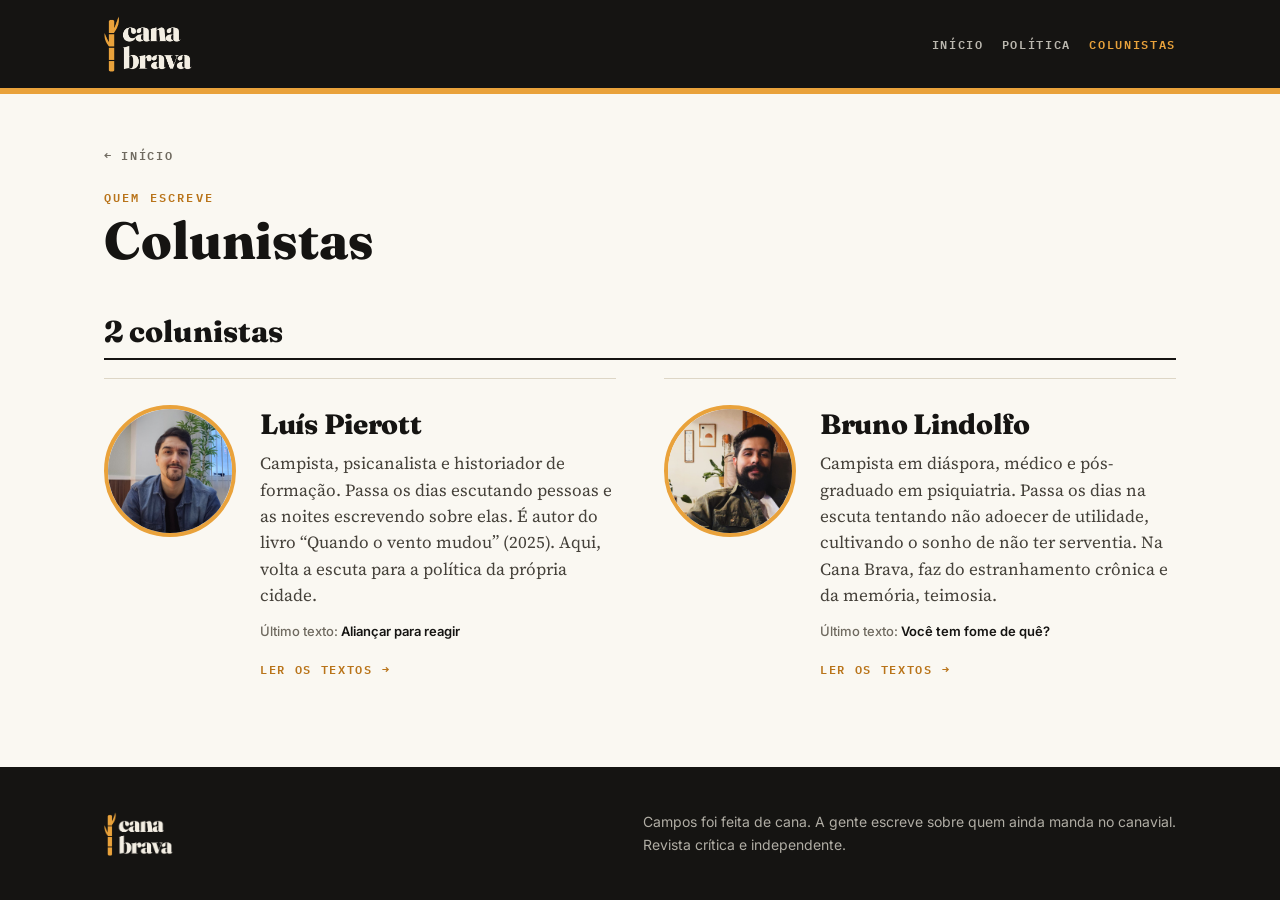
==== colunistas/index.html @ 9e5b2d7b "Colunistas: Luís Pierott, Bruno Lindolfo" ====
<!DOCTYPE html>
<html lang="pt-BR">
<head>
<meta charset="utf-8">
<meta name="viewport" content="width=device-width, initial-scale=1">
<title>Colunistas — Cana Brava</title>
<meta name="description" content="Quem escreve na Cana Brava: os colunistas da revista de Campos dos Goytacazes.">
<link rel="canonical" href="https://luispierott1.github.io/revista-cana-brava/colunistas/">
<meta property="og:type" content="website">
<meta property="og:site_name" content="Cana Brava">
<meta property="og:title" content="Colunistas — Cana Brava">
<meta property="og:description" content="Quem escreve na Cana Brava: os colunistas da revista de Campos dos Goytacazes.">
<meta property="og:url" content="https://luispierott1.github.io/revista-cana-brava/colunistas/">
<meta property="og:image" content="https://luispierott1.github.io/revista-cana-brava/assets/og.png">
<link rel="icon" href="../assets/favicon.png">
<link rel="apple-touch-icon" href="../assets/icon-180.png">
<link rel="preconnect" href="https://fonts.googleapis.com">
<link href="https://fonts.googleapis.com/css2?family=Fraunces:ital,opsz,wght@0,9..144,400..900;1,9..144,400..900&family=Source+Serif+4:ital,opsz,wght@0,8..60,400..700;1,8..60,400..700&family=IBM+Plex+Mono:wght@500;600&family=Inter:wght@400;500;600&display=swap" rel="stylesheet">
<link rel="stylesheet" href="../assets/style.css">
<style>
.col-grade{display:grid;grid-template-columns:repeat(2,1fr);gap:44px 48px;margin-top:8px}
.colunista{display:grid;grid-template-columns:132px 1fr;gap:24px;align-items:start;border-top:1px solid var(--linha);padding-top:26px}
.colunista .foto{width:132px;height:132px;border-radius:50%;object-fit:cover;background:var(--tinta);border:4px solid var(--cana)}
.colunista .foto.vazia{display:flex;align-items:center;justify-content:center;color:var(--cana);font:800 46px var(--serif-tit)}
.colunista h2{font:800 28px/1.1 var(--serif-tit);letter-spacing:-.01em;margin:4px 0 10px}
.colunista h2 a{text-decoration:none}.colunista h2 a:hover{color:var(--cana-esc)}
.colunista .desc{font-size:17px;line-height:1.55;color:#45413a;margin:0 0 14px;white-space:pre-line}
.colunista .ult{font:500 13px/1.5 var(--sans);color:var(--mute);margin:0 0 10px}
.colunista .ult a{color:var(--tinta);font-weight:600;text-decoration:none}.colunista .ult a:hover{color:var(--cana-esc)}
.colunista .ver{font:600 12px var(--mono);letter-spacing:.14em;text-transform:uppercase;color:var(--cana-esc);text-decoration:none}
@media(max-width:860px){.col-grade{grid-template-columns:1fr}}
@media(max-width:480px){.colunista{grid-template-columns:92px 1fr;gap:16px}.colunista .foto{width:92px;height:92px}.colunista h2{font-size:24px}}
</style>
</head>
<body>
<header class="topo"><div class="wrap">
  <a class="marca" href="../"><img src="../assets/logo-light.png" alt="Cana Brava"></a>
  <nav id="nav"><a href="../">Início</a><a href="./" class="on">Colunistas</a></nav>
</div></header>
<main class="wrap">
  <div class="filtro-tit"><a class="voltar" href="../">← Início</a><div class="rotulo" style="margin-top:22px">Quem escreve</div><h1>Colunistas</h1></div>
  <div class="secao-tit"><h2>2 colunistas</h2></div>
  <div class="col-grade">
  <article class="colunista" data-autor="luis-pierott">
    <img class="foto" src="luis-pierott-mwiom9je.jpg" alt="Luís Pierott" loading="lazy">
    <div>
      <h2><a href="../?autor=luis-pierott">Luís Pierott</a></h2>
      <p class="desc">Campista, psicanalista e historiador de formação. Passa os dias escutando pessoas e as noites escrevendo sobre elas. É autor do livro “Quando o vento mudou” (2025). Aqui, volta a escuta para a política da própria cidade.</p>
      <p class="ult"></p>
      <a class="ver" href="../?autor=luis-pierott">Ler os textos →</a>
    </div>
  </article>
  <article class="colunista" data-autor="bruno-lindolfo">
    <img class="foto" src="bruno-lindolfo-mwiom9je.jpg" alt="Bruno Lindolfo" loading="lazy">
    <div>
      <h2><a href="../?autor=bruno-lindolfo">Bruno Lindolfo</a></h2>
      <p class="desc">Campista em diáspora, médico e pós-graduado em psiquiatria. Passa os dias na escuta tentando não adoecer de utilidade, cultivando o sonho de não ter serventia. Na Cana Brava, faz do estranhamento crônica e da memória, teimosia.</p>
      <p class="ult"></p>
      <a class="ver" href="../?autor=bruno-lindolfo">Ler os textos →</a>
    </div>
  </article>
  </div>
</main>
<footer class="rodape"><div class="wrap">
  <img src="../assets/logo-light.png" alt="Cana Brava">
  <div>Campos foi feita de cana. A gente escreve sobre quem ainda manda no canavial.<br>Revista crítica e independente.</div>
</div></footer>
<script>
(function(){
var esc=function(s){return String(s==null?'':s).replace(/[&<>"']/g,function(c){return{'&':'&amp;','<':'&lt;','>':'&gt;','"':'&quot;',"'":'&#39;'}[c]})};
fetch('../data/artigos.json',{cache:'no-cache'}).then(function(r){return r.json()}).then(function(l){
  l.sort(function(a,b){return (b.data+b.publicadoEm).localeCompare(a.data+a.publicadoEm)});
  var vistos={},eds=[];l.forEach(function(x){if(x.editoriaSlug&&!vistos[x.editoriaSlug]){vistos[x.editoriaSlug]=1;eds.push(x)}});
  document.getElementById('nav').innerHTML='<a href="../">Início</a>'+eds.slice(0,6).map(function(x){return '<a href="../?editoria='+encodeURIComponent(x.editoriaSlug)+'">'+esc(x.editoria)+'</a>'}).join('')+'<a href="./" class="on">Colunistas</a>';
  [].forEach.call(document.querySelectorAll('.colunista'),function(el){
    var m=l.filter(function(x){return x.autorSlug===el.getAttribute('data-autor')});
    if(!m.length)return;
    el.querySelector('.ult').innerHTML='Último texto: <a href="../artigos/'+encodeURIComponent(m[0].slug)+'/">'+esc(m[0].titulo)+'</a>'+(m.length>1?' · '+m.length+' textos':'');
  });
}).catch(function(){});
})();
</script>
</body>
</html>
---- assets/style.css ----
:root{
  --tinta:#151412;--tinta-2:#26241f;--creme:#F2EEE3;--papel:#FAF8F2;--cana:#E9A23B;--cana-esc:#B9741A;
  --mute:#6f6a60;--linha:#ddd6c6;
  --serif-tit:"Fraunces",Georgia,serif;--serif:"Source Serif 4",Georgia,serif;--mono:"IBM Plex Mono",ui-monospace,monospace;--sans:"Inter",system-ui,sans-serif;
}
*{box-sizing:border-box}
html{-webkit-text-size-adjust:100%}
body{margin:0;background:var(--papel);color:var(--tinta);font-family:var(--serif);font-size:19px;line-height:1.6}
body{display:flex;flex-direction:column;min-height:100vh;min-height:100dvh}
body>main{flex:1 0 auto;width:100%}
body>.rodape{flex-shrink:0}
a{color:inherit}
img{max-width:100%;height:auto;display:block}

/* topo */
.topo{background:var(--tinta);color:var(--creme);border-bottom:6px solid var(--cana)}
.topo .wrap{display:flex;align-items:center;justify-content:space-between;gap:16px;padding-top:16px;padding-bottom:16px}
.topo .marca img{height:56px;width:auto}
.topo nav{display:flex;gap:18px;flex-wrap:wrap;justify-content:flex-end;font:600 12px/1 var(--mono);letter-spacing:.14em;text-transform:uppercase}
.topo nav a{text-decoration:none;color:rgba(242,238,227,.75)}
.topo nav a:hover,.topo nav a.on{color:var(--cana)}
.wrap{max-width:1120px;margin:0 auto;padding-left:24px;padding-right:24px}
.estreito{max-width:720px}

/* rótulos */
.rotulo{font:600 12px/1.2 var(--mono);letter-spacing:.18em;text-transform:uppercase;color:var(--cana-esc)}
.rotulo a{text-decoration:none}
.meta{font:500 13px/1.5 var(--sans);color:var(--mute)}
.meta b{color:var(--tinta);font-weight:600}

/* capa */
.secao-tit{display:flex;align-items:baseline;gap:14px;margin:48px 0 18px;padding-bottom:10px;border-bottom:2px solid var(--tinta)}
.secao-tit h2{font:800 30px/1.1 var(--serif-tit);margin:0}
.secao-tit .rotulo{color:var(--mute)}
.destaque{display:grid;grid-template-columns:1.2fr 1fr;gap:40px;margin-top:44px;align-items:center;text-decoration:none}
.destaque .img{aspect-ratio:4/3;background:var(--tinta) center/cover no-repeat;border-radius:2px}
.destaque.sem-img{grid-template-columns:1fr}
.destaque h1{font:800 clamp(34px,5vw,58px)/1.02 var(--serif-tit);letter-spacing:-.02em;margin:14px 0 14px}
.destaque p{font-size:21px;color:#45413a;margin:0 0 16px}
.destaque:hover h1{color:var(--cana-esc)}
.grade{display:grid;grid-template-columns:repeat(3,1fr);gap:34px 30px}
.card{text-decoration:none;display:flex;flex-direction:column;gap:8px;border-top:1px solid var(--linha);padding-top:18px}
.card .img{aspect-ratio:3/2;background:var(--tinta) center/cover no-repeat;margin-bottom:6px}
.card h3{font:700 24px/1.15 var(--serif-tit);margin:2px 0;letter-spacing:-.01em}
.card p{font-size:17px;line-height:1.5;color:#4d483f;margin:0}
.card:hover h3{color:var(--cana-esc)}
.vazio{padding:80px 0;text-align:center;color:var(--mute);font-style:italic}
.filtro-tit{margin:44px 0 6px}
.filtro-tit h1{font:800 clamp(34px,5vw,52px)/1.05 var(--serif-tit);margin:8px 0 0}
.filtro-tit a.voltar{font:600 12px var(--mono);letter-spacing:.14em;text-transform:uppercase;text-decoration:none;color:var(--mute)}

/* artigo */
.art-cab{padding-top:56px;padding-bottom:8px}
.art-cab h1{font:800 clamp(36px,6vw,64px)/1.03 var(--serif-tit);letter-spacing:-.025em;margin:16px 0 18px}
.art-cab .fina{font-size:23px;line-height:1.45;color:#45413a;margin:0 0 26px}
.byline{display:flex;flex-wrap:wrap;align-items:baseline;gap:6px 14px;padding:16px 0;border-top:1px solid var(--linha);border-bottom:1px solid var(--linha)}
.byline .autor{font:700 18px var(--serif-tit)}
.byline .autor a{text-decoration:none}
.byline .autor em{font-weight:400;color:var(--mute);margin-right:4px}
.art-capa{margin:34px auto 0;max-width:1000px}
.art-capa figcaption,.corpo figcaption{font:400 13px/1.5 var(--sans);color:var(--mute);margin-top:8px}
.corpo{padding-top:34px;padding-bottom:20px}
.corpo>*{margin:0 0 1.15em}
.corpo p,.corpo li{text-align:justify;hyphens:auto;-webkit-hyphens:auto}
.corpo p:first-of-type::first-letter{font:800 4.1em/0.82 var(--serif-tit);float:left;margin:.06em .1em 0 0;color:var(--cana-esc)}
.corpo h2{font:800 30px/1.15 var(--serif-tit);margin:1.7em 0 .6em;letter-spacing:-.01em}
.corpo h3{font:700 23px/1.2 var(--serif-tit);margin:1.5em 0 .5em}
.corpo blockquote{margin:1.6em 0;padding:4px 0 4px 24px;border-left:5px solid var(--cana);font:italic 500 25px/1.4 var(--serif-tit);color:var(--tinta-2)}
.corpo blockquote p{margin:0}
.corpo a{color:var(--cana-esc);text-decoration-thickness:1px;text-underline-offset:3px}
.corpo ul,.corpo ol{padding-left:1.3em}
.corpo li{margin-bottom:.4em}
.corpo figure{margin:2em 0}
.corpo hr{border:0;text-align:center;margin:2.2em 0}
.corpo hr::after{content:"• • •";color:var(--cana-esc);letter-spacing:.6em}
.fim{display:inline-block;width:14px;height:14px;background:var(--cana);margin-left:6px;vertical-align:baseline}
.compartilhar{display:flex;gap:10px;flex-wrap:wrap;padding:22px 0 10px;border-top:1px solid var(--linha);margin-top:20px}
.btn{display:inline-flex;align-items:center;gap:8px;font:600 13px var(--sans);padding:10px 16px;border-radius:999px;border:1px solid var(--tinta);background:none;color:var(--tinta);text-decoration:none;cursor:pointer}
.btn:hover{background:var(--tinta);color:var(--creme)}
.mais{margin-bottom:60px}

/* rodapé */
.rodape{background:var(--tinta);color:rgba(242,238,227,.7);margin-top:80px;padding:44px 0;font:400 14px/1.6 var(--sans)}
.rodape .wrap{display:flex;justify-content:space-between;gap:20px;flex-wrap:wrap;align-items:center}
.rodape img{height:44px;width:auto}
.rodape a{color:var(--cana)}

@media(max-width:860px){
  .destaque{grid-template-columns:1fr;gap:20px;margin-top:28px}
  .grade{grid-template-columns:1fr 1fr}
}
@media(max-width:560px){
  body{font-size:18px}
  .topo .wrap{flex-direction:column;align-items:flex-start;gap:12px}
  .topo .marca img{height:46px}
  .topo nav{justify-content:flex-start;gap:14px}
  .grade{grid-template-columns:1fr}
  .art-cab{padding-top:34px}
  .art-cab .fina{font-size:20px}
  .corpo blockquote{font-size:21px}
}
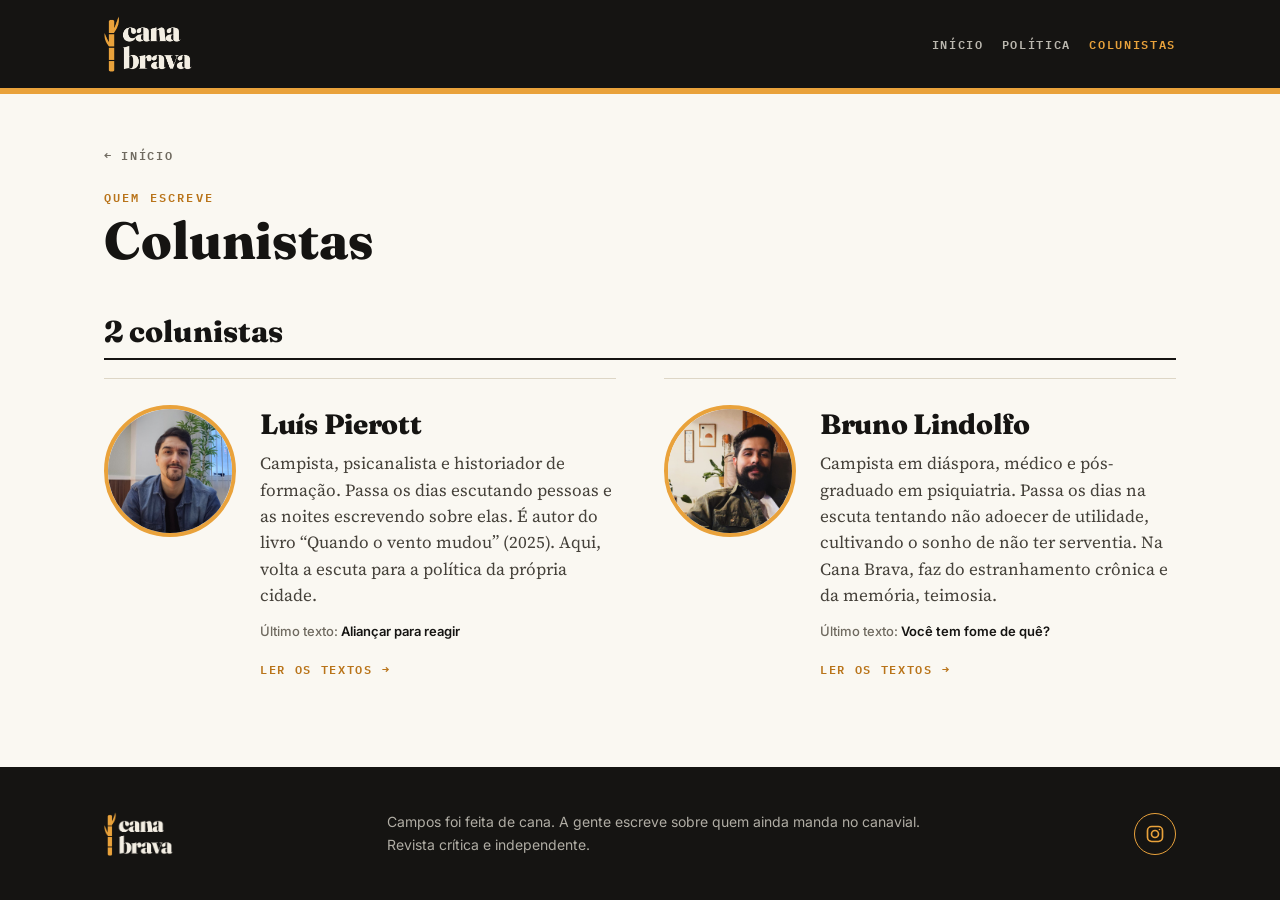
==== commit b4d32dfb: "Colunistas: Luís Pierott, Bruno Lindolfo" ====
--- a/colunistas/index.html
+++ b/colunistas/index.html
@@ -64,6 +64,7 @@
 <footer class="rodape"><div class="wrap">
   <img src="../assets/logo-light.png" alt="Cana Brava">
   <div>Campos foi feita de cana. A gente escreve sobre quem ainda manda no canavial.<br>Revista crítica e independente.</div>
+  <a class="rodape-ig" href="https://www.instagram.com/revistacanabrava/" target="_blank" rel="noopener" aria-label="Instagram da Cana Brava" title="@revistacanabrava no Instagram" style="display:inline-flex;align-items:center;justify-content:center;width:42px;height:42px;border:1.5px solid currentColor;border-radius:50%;color:var(--cana);flex:none"><svg viewBox="0 0 24 24" width="20" height="20" fill="none" stroke="currentColor" stroke-width="2" stroke-linecap="round" stroke-linejoin="round" aria-hidden="true"><rect x="3" y="3" width="18" height="18" rx="5"/><circle cx="12" cy="12" r="4.2"/><circle cx="17.4" cy="6.6" r="1" fill="currentColor" stroke="none"/></svg></a>
 </div></footer>
 <script>
 (function(){
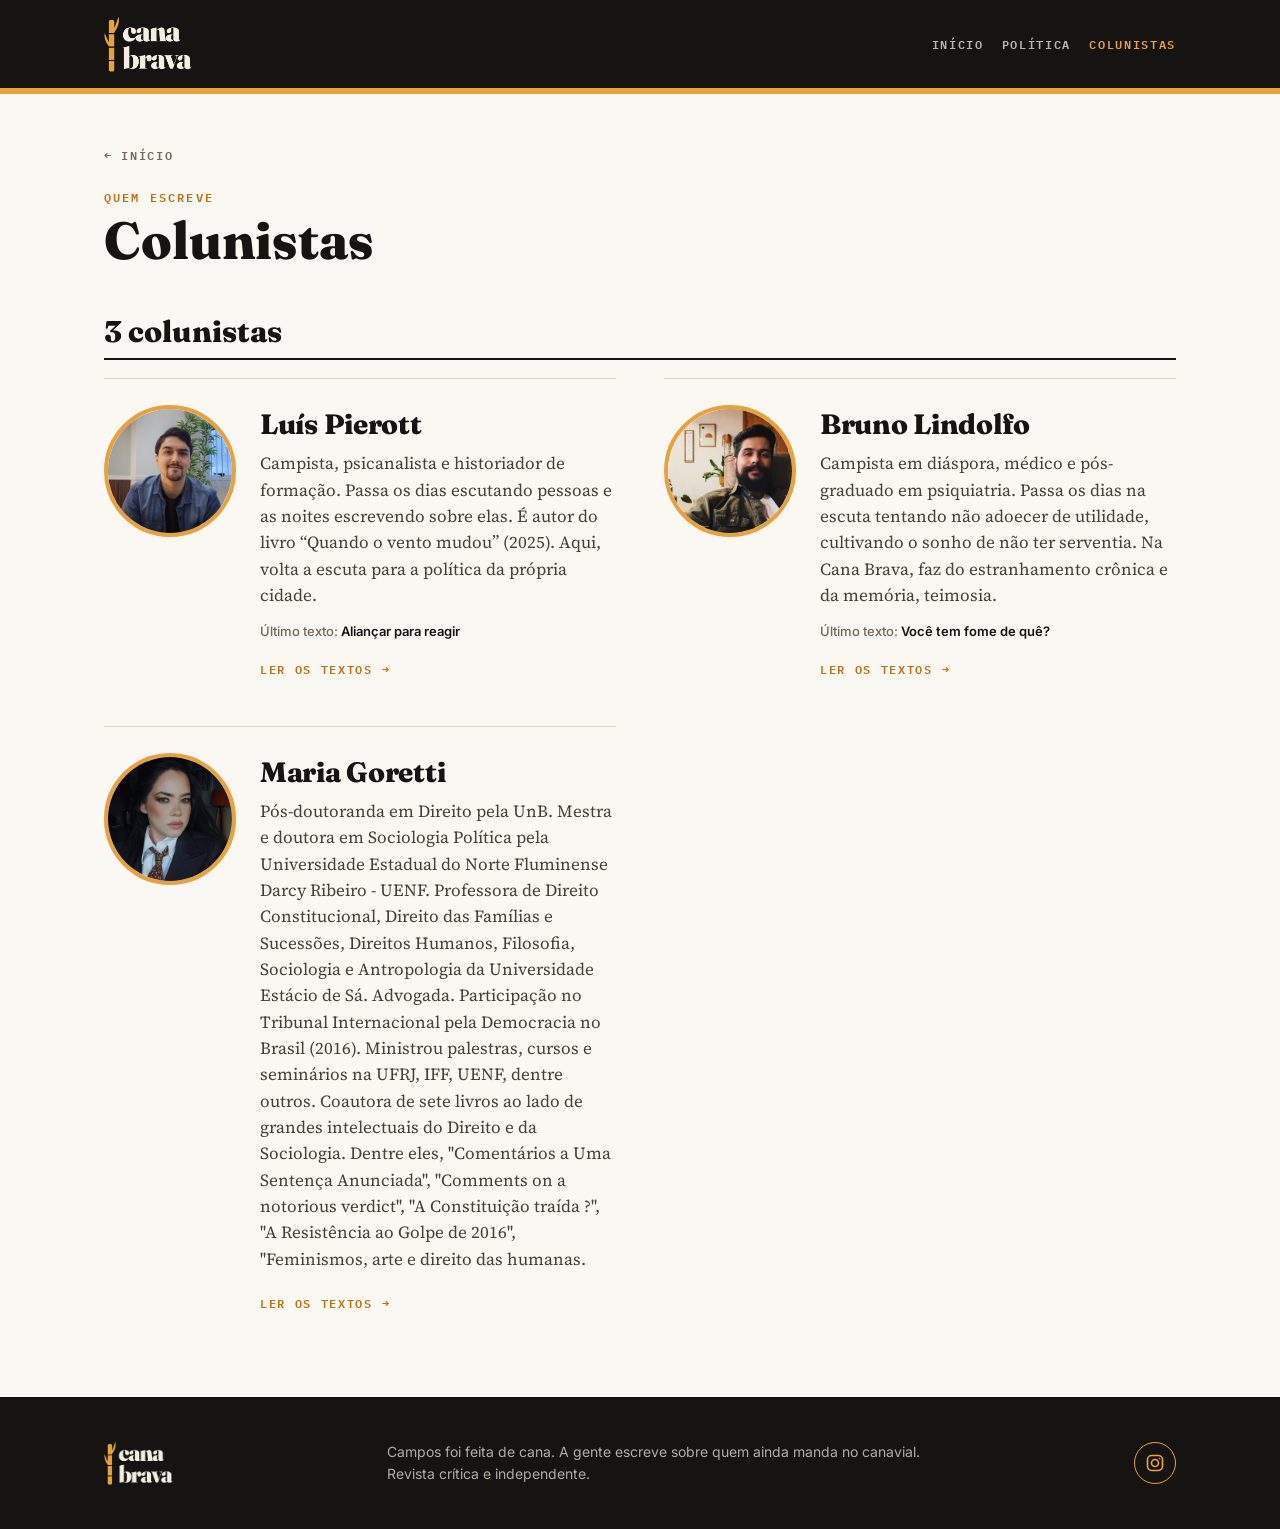
==== commit 965fe48b: "Colunistas: Luís Pierott, Bruno Lindolfo, Maria Goretti" ====
--- a/colunistas/index.html
+++ b/colunistas/index.html
@@ -3,15 +3,15 @@
 <head>
 <meta charset="utf-8">
 <meta name="viewport" content="width=device-width, initial-scale=1">
-<title>Colunistas — Cana Brava</title>
+<title>Colunistas — Cana Brava, revista de Campos dos Goytacazes</title>
 <meta name="description" content="Quem escreve na Cana Brava: os colunistas da revista de Campos dos Goytacazes.">
-<link rel="canonical" href="https://luispierott1.github.io/revista-cana-brava/colunistas/">
+<link rel="canonical" href="https://revistacanabrava.com.br/colunistas/">
 <meta property="og:type" content="website">
 <meta property="og:site_name" content="Cana Brava">
 <meta property="og:title" content="Colunistas — Cana Brava">
 <meta property="og:description" content="Quem escreve na Cana Brava: os colunistas da revista de Campos dos Goytacazes.">
-<meta property="og:url" content="https://luispierott1.github.io/revista-cana-brava/colunistas/">
-<meta property="og:image" content="https://luispierott1.github.io/revista-cana-brava/assets/og.png">
+<meta property="og:url" content="https://revistacanabrava.com.br/colunistas/">
+<meta property="og:image" content="https://revistacanabrava.com.br/assets/og.png">
 <link rel="icon" href="../assets/favicon.png">
 <link rel="apple-touch-icon" href="../assets/icon-180.png">
 <link rel="preconnect" href="https://fonts.googleapis.com">
@@ -31,6 +31,7 @@
 @media(max-width:860px){.col-grade{grid-template-columns:1fr}}
 @media(max-width:480px){.colunista{grid-template-columns:92px 1fr;gap:16px}.colunista .foto{width:92px;height:92px}.colunista h2{font-size:24px}}
 </style>
+<script data-goatcounter="https://revistacanabrava.goatcounter.com/count" async src="//gc.zgo.at/count.js"></script>
 </head>
 <body>
 <header class="topo"><div class="wrap">
@@ -39,7 +40,7 @@
 </div></header>
 <main class="wrap">
   <div class="filtro-tit"><a class="voltar" href="../">← Início</a><div class="rotulo" style="margin-top:22px">Quem escreve</div><h1>Colunistas</h1></div>
-  <div class="secao-tit"><h2>2 colunistas</h2></div>
+  <div class="secao-tit"><h2>3 colunistas</h2></div>
   <div class="col-grade">
   <article class="colunista" data-autor="luis-pierott">
     <img class="foto" src="luis-pierott-mwiom9je.jpg" alt="Luís Pierott" loading="lazy">
@@ -57,6 +58,15 @@
       <p class="desc">Campista em diáspora, médico e pós-graduado em psiquiatria. Passa os dias na escuta tentando não adoecer de utilidade, cultivando o sonho de não ter serventia. Na Cana Brava, faz do estranhamento crônica e da memória, teimosia.</p>
       <p class="ult"></p>
       <a class="ver" href="../?autor=bruno-lindolfo">Ler os textos →</a>
+    </div>
+  </article>
+  <article class="colunista" data-autor="maria-goretti">
+    <img class="foto" src="maria-goretti-mwjfzyls.jpg" alt="Maria Goretti" loading="lazy">
+    <div>
+      <h2><a href="../?autor=maria-goretti">Maria Goretti</a></h2>
+      <p class="desc">Pós-doutoranda em Direito pela UnB. Mestra e doutora em Sociologia Política pela Universidade Estadual do Norte Fluminense Darcy Ribeiro - UENF. Professora de Direito Constitucional, Direito das Famílias e Sucessões, Direitos Humanos, Filosofia, Sociologia e Antropologia da Universidade Estácio de Sá. Advogada. Participação no Tribunal Internacional pela Democracia no Brasil (2016). Ministrou palestras, cursos e seminários na UFRJ, IFF, UENF, dentre outros. Coautora de sete livros ao lado de grandes intelectuais do Direito e da Sociologia. Dentre eles, &#39;&#39;Comentários a Uma Sentença Anunciada&#39;&#39;, &#39;&#39;Comments on a notorious verdict&#39;&#39;, &#39;&#39;A Constituição traída ?&#39;&#39;, &#39;&#39;A Resistência ao Golpe de 2016&#39;&#39;, &#39;&#39;Feminismos, arte e direito das humanas.</p>
+      <p class="ult"></p>
+      <a class="ver" href="../?autor=maria-goretti">Ler os textos →</a>
     </div>
   </article>
   </div>
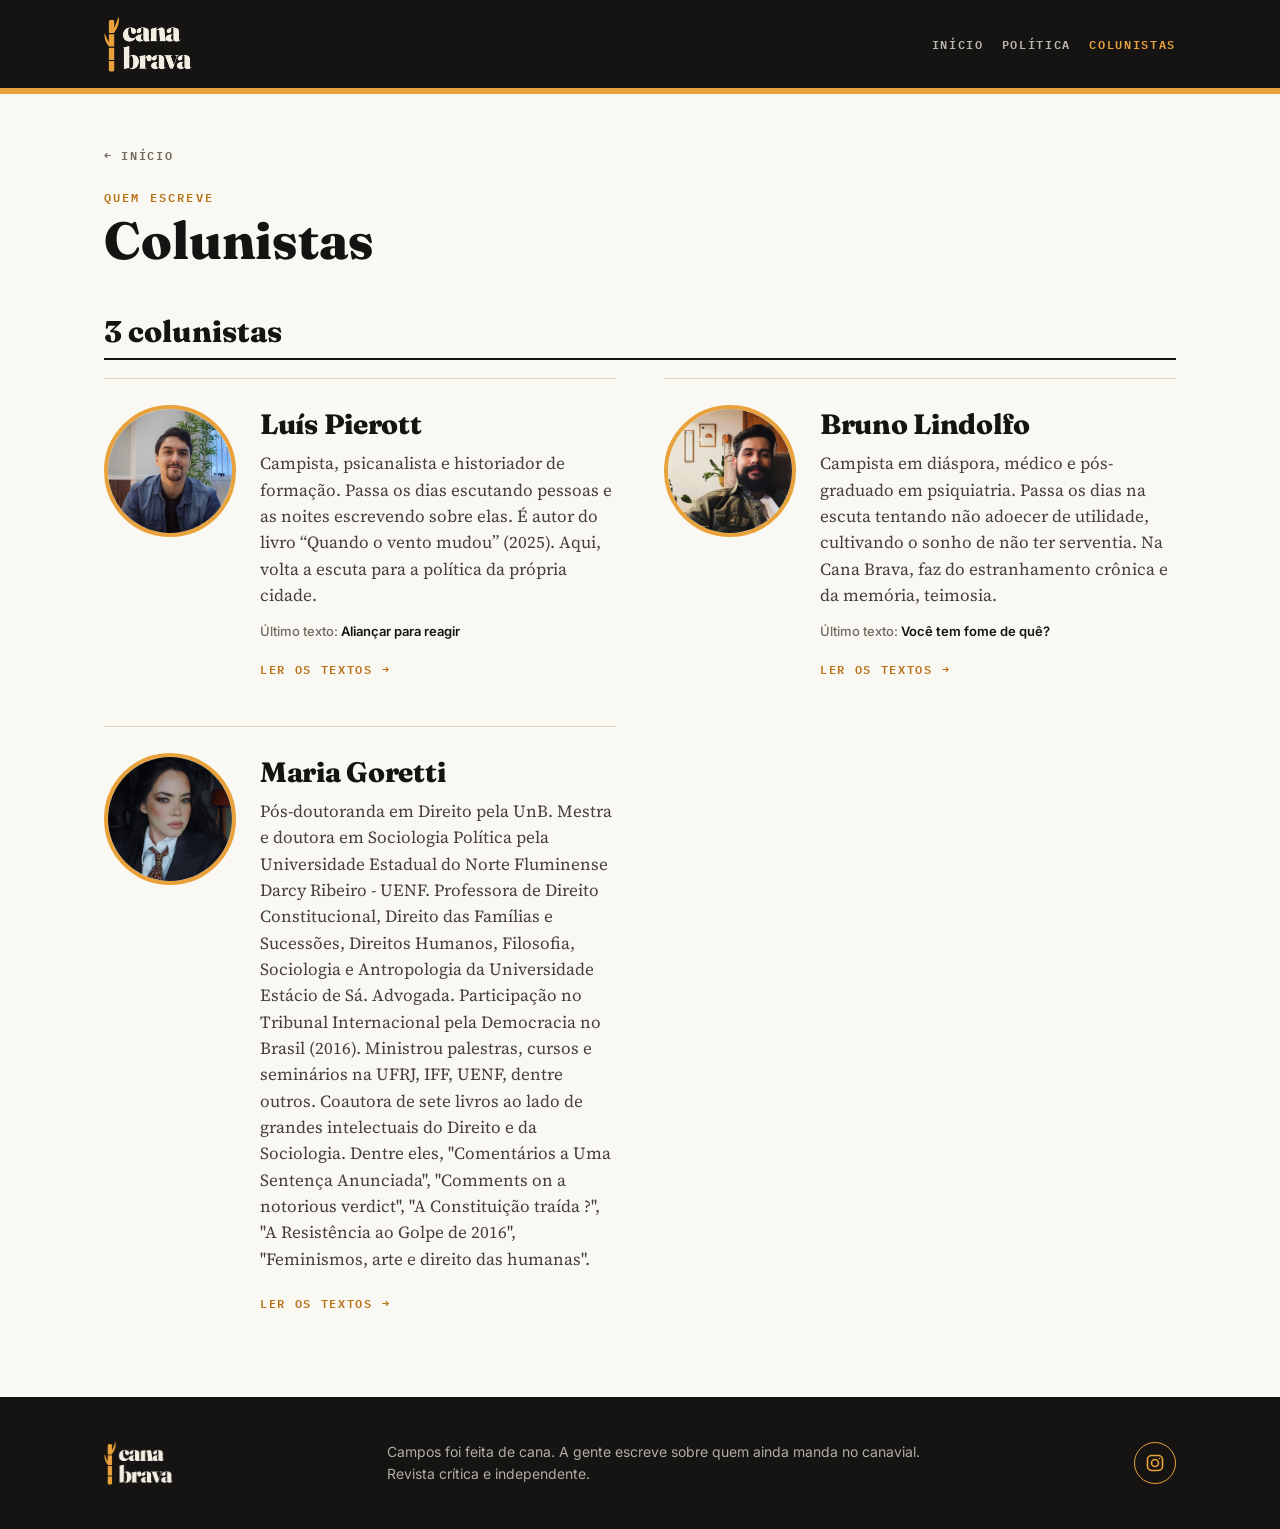
==== commit bc5f17e9: "Colunistas: Luís Pierott, Bruno Lindolfo, Maria Goretti" ====
--- a/colunistas/index.html
+++ b/colunistas/index.html
@@ -64,7 +64,7 @@
     <img class="foto" src="maria-goretti-mwjfzyls.jpg" alt="Maria Goretti" loading="lazy">
     <div>
       <h2><a href="../?autor=maria-goretti">Maria Goretti</a></h2>
-      <p class="desc">Pós-doutoranda em Direito pela UnB. Mestra e doutora em Sociologia Política pela Universidade Estadual do Norte Fluminense Darcy Ribeiro - UENF. Professora de Direito Constitucional, Direito das Famílias e Sucessões, Direitos Humanos, Filosofia, Sociologia e Antropologia da Universidade Estácio de Sá. Advogada. Participação no Tribunal Internacional pela Democracia no Brasil (2016). Ministrou palestras, cursos e seminários na UFRJ, IFF, UENF, dentre outros. Coautora de sete livros ao lado de grandes intelectuais do Direito e da Sociologia. Dentre eles, &#39;&#39;Comentários a Uma Sentença Anunciada&#39;&#39;, &#39;&#39;Comments on a notorious verdict&#39;&#39;, &#39;&#39;A Constituição traída ?&#39;&#39;, &#39;&#39;A Resistência ao Golpe de 2016&#39;&#39;, &#39;&#39;Feminismos, arte e direito das humanas.</p>
+      <p class="desc">Pós-doutoranda em Direito pela UnB. Mestra e doutora em Sociologia Política pela Universidade Estadual do Norte Fluminense Darcy Ribeiro - UENF. Professora de Direito Constitucional, Direito das Famílias e Sucessões, Direitos Humanos, Filosofia, Sociologia e Antropologia da Universidade Estácio de Sá. Advogada. Participação no Tribunal Internacional pela Democracia no Brasil (2016). Ministrou palestras, cursos e seminários na UFRJ, IFF, UENF, dentre outros. Coautora de sete livros ao lado de grandes intelectuais do Direito e da Sociologia. Dentre eles, &#39;&#39;Comentários a Uma Sentença Anunciada&#39;&#39;, &#39;&#39;Comments on a notorious verdict&#39;&#39;, &#39;&#39;A Constituição traída ?&#39;&#39;, &#39;&#39;A Resistência ao Golpe de 2016&#39;&#39;, &#39;&#39;Feminismos, arte e direito das humanas&quot;.</p>
       <p class="ult"></p>
       <a class="ver" href="../?autor=maria-goretti">Ler os textos →</a>
     </div>
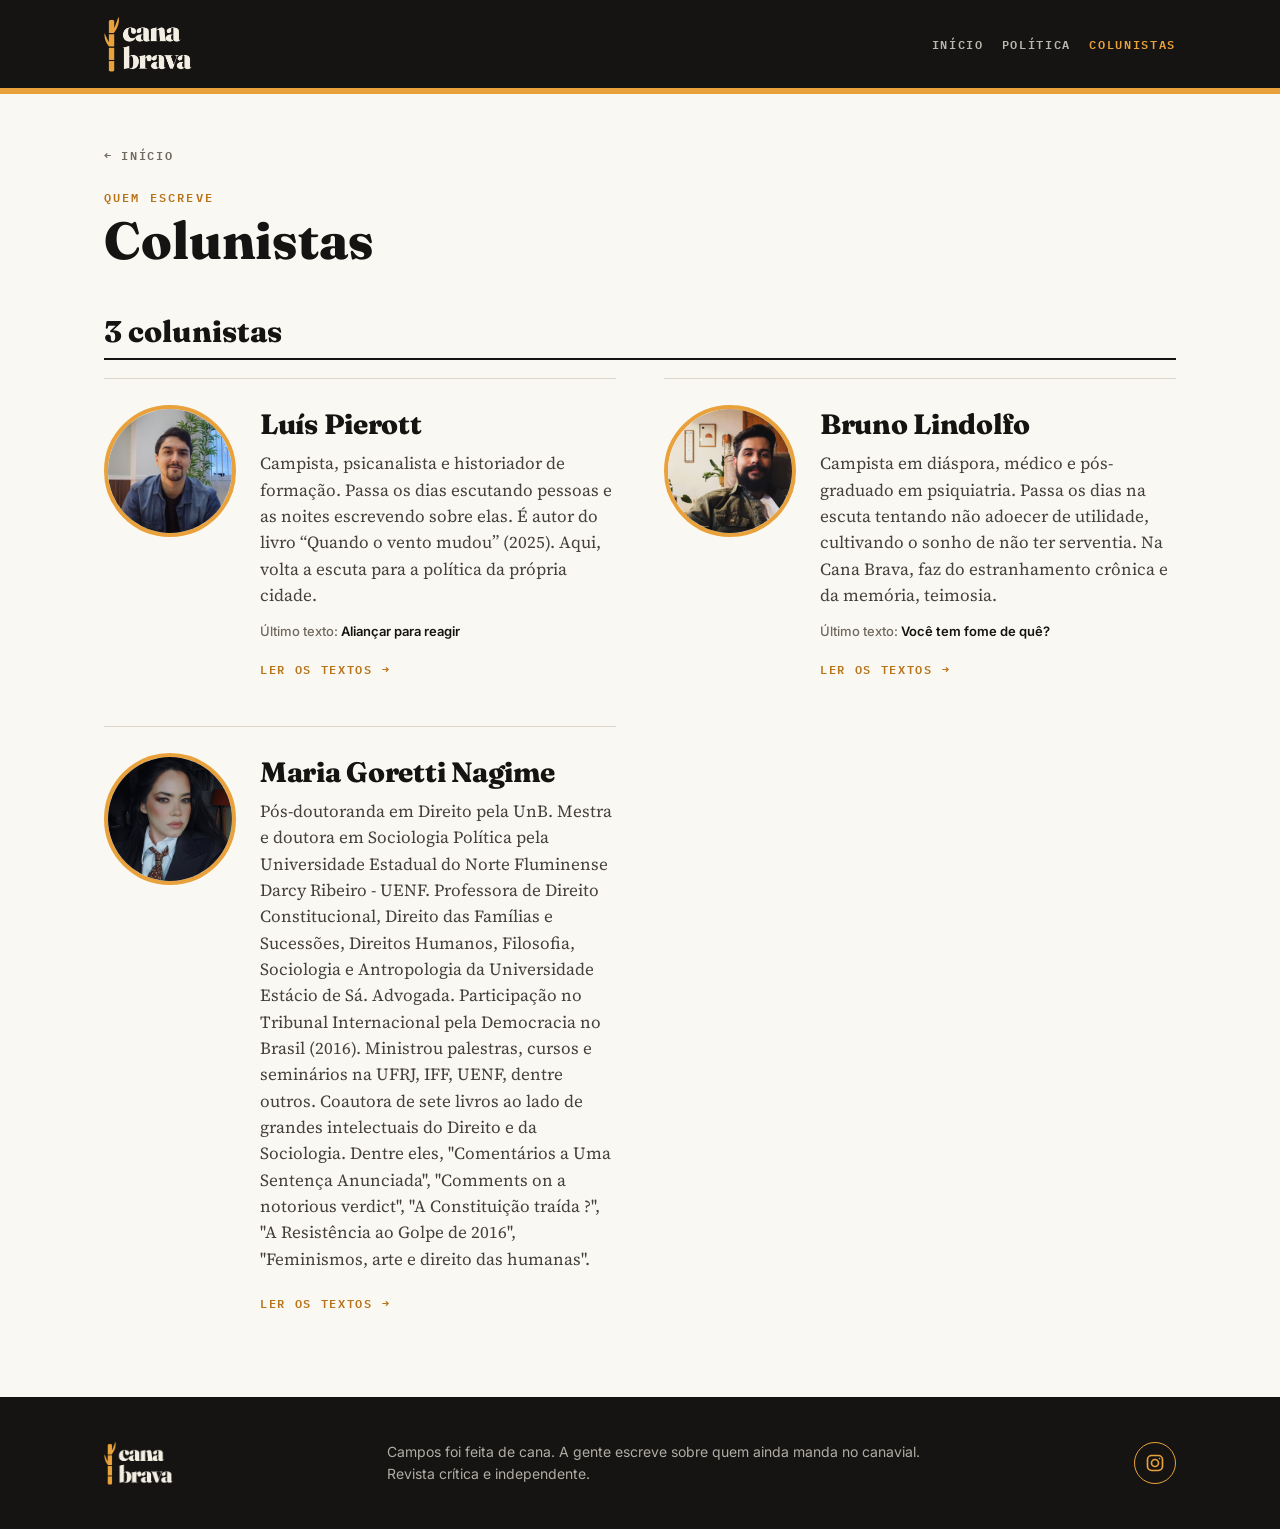
==== commit e48084a8: "Colunistas: Luís Pierott, Bruno Lindolfo, Maria Goretti Nagime" ====
--- a/colunistas/index.html
+++ b/colunistas/index.html
@@ -60,13 +60,13 @@
       <a class="ver" href="../?autor=bruno-lindolfo">Ler os textos →</a>
     </div>
   </article>
-  <article class="colunista" data-autor="maria-goretti">
-    <img class="foto" src="maria-goretti-mwjfzyls.jpg" alt="Maria Goretti" loading="lazy">
+  <article class="colunista" data-autor="maria-goretti-nagime">
+    <img class="foto" src="maria-goretti-mwjfzyls.jpg" alt="Maria Goretti Nagime" loading="lazy">
     <div>
-      <h2><a href="../?autor=maria-goretti">Maria Goretti</a></h2>
+      <h2><a href="../?autor=maria-goretti-nagime">Maria Goretti Nagime</a></h2>
       <p class="desc">Pós-doutoranda em Direito pela UnB. Mestra e doutora em Sociologia Política pela Universidade Estadual do Norte Fluminense Darcy Ribeiro - UENF. Professora de Direito Constitucional, Direito das Famílias e Sucessões, Direitos Humanos, Filosofia, Sociologia e Antropologia da Universidade Estácio de Sá. Advogada. Participação no Tribunal Internacional pela Democracia no Brasil (2016). Ministrou palestras, cursos e seminários na UFRJ, IFF, UENF, dentre outros. Coautora de sete livros ao lado de grandes intelectuais do Direito e da Sociologia. Dentre eles, &#39;&#39;Comentários a Uma Sentença Anunciada&#39;&#39;, &#39;&#39;Comments on a notorious verdict&#39;&#39;, &#39;&#39;A Constituição traída ?&#39;&#39;, &#39;&#39;A Resistência ao Golpe de 2016&#39;&#39;, &#39;&#39;Feminismos, arte e direito das humanas&quot;.</p>
       <p class="ult"></p>
-      <a class="ver" href="../?autor=maria-goretti">Ler os textos →</a>
+      <a class="ver" href="../?autor=maria-goretti-nagime">Ler os textos →</a>
     </div>
   </article>
   </div>
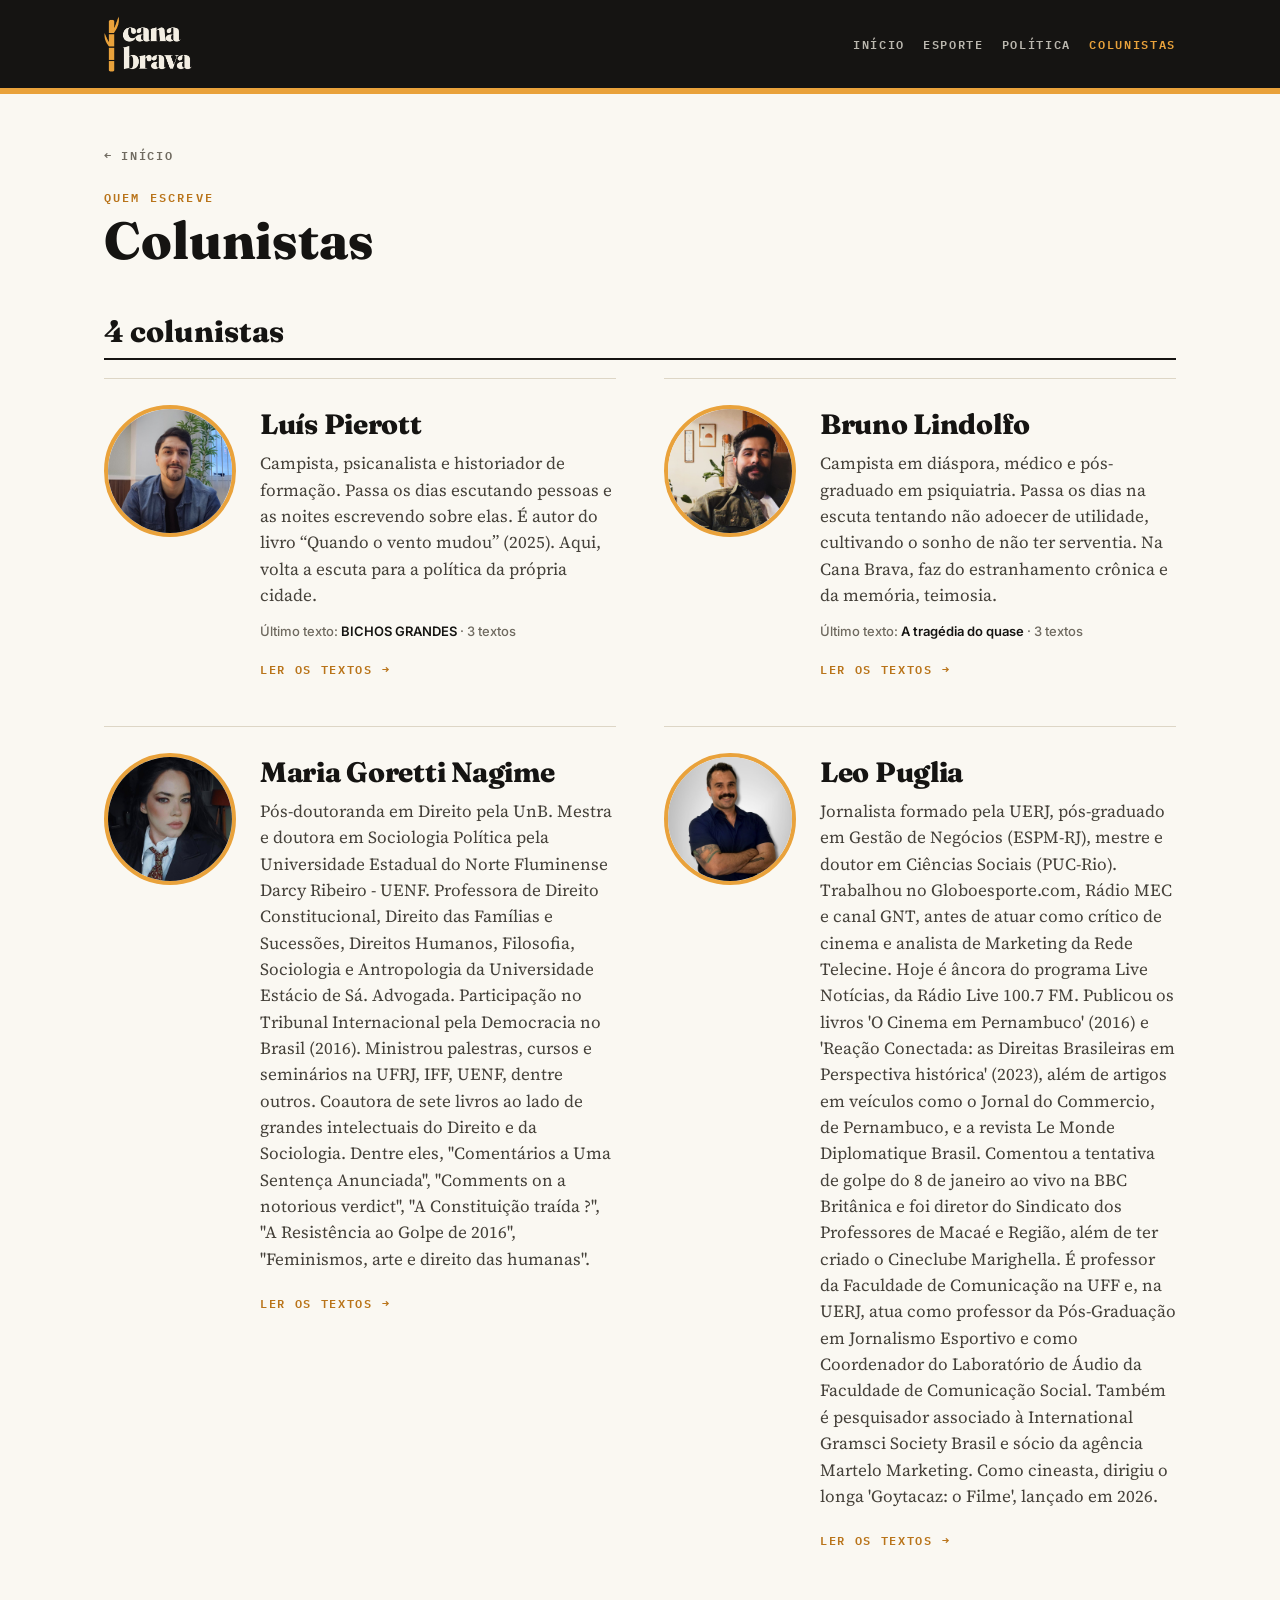
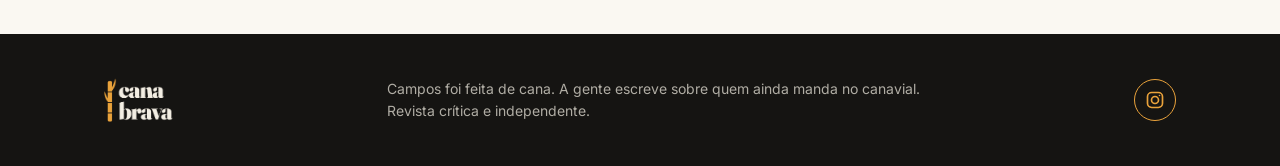
==== commit 37a3a81e: "Colunistas: Luís Pierott, Bruno Lindolfo, Maria Goretti Nagime, Leo Puglia" ====
--- a/colunistas/index.html
+++ b/colunistas/index.html
@@ -40,7 +40,7 @@
 </div></header>
 <main class="wrap">
   <div class="filtro-tit"><a class="voltar" href="../">← Início</a><div class="rotulo" style="margin-top:22px">Quem escreve</div><h1>Colunistas</h1></div>
-  <div class="secao-tit"><h2>3 colunistas</h2></div>
+  <div class="secao-tit"><h2>4 colunistas</h2></div>
   <div class="col-grade">
   <article class="colunista" data-autor="luis-pierott">
     <img class="foto" src="luis-pierott-mwiom9je.jpg" alt="Luís Pierott" loading="lazy">
@@ -69,6 +69,15 @@
       <a class="ver" href="../?autor=maria-goretti-nagime">Ler os textos →</a>
     </div>
   </article>
+  <article class="colunista" data-autor="leo-puglia">
+    <img class="foto" src="leo-puglia-mwxj34o7.jpg" alt="Leo Puglia" loading="lazy">
+    <div>
+      <h2><a href="../?autor=leo-puglia">Leo Puglia</a></h2>
+      <p class="desc">Jornalista formado pela UERJ, pós-graduado em Gestão de Negócios (ESPM-RJ), mestre e doutor em Ciências Sociais (PUC-Rio). Trabalhou no Globoesporte.com, Rádio MEC e canal GNT, antes de atuar como crítico de cinema e analista de Marketing da Rede Telecine. Hoje é âncora do programa Live Notícias, da Rádio Live 100.7 FM. Publicou os livros &#39;O Cinema em Pernambuco&#39; (2016) e &#39;Reação Conectada: as Direitas Brasileiras em Perspectiva histórica&#39; (2023), além de artigos em veículos como o Jornal do Commercio, de Pernambuco, e a revista Le Monde Diplomatique Brasil. Comentou a tentativa de golpe do 8 de janeiro ao vivo na BBC Britânica e foi diretor do Sindicato dos Professores de Macaé e Região, além de ter criado o Cineclube Marighella. É professor da Faculdade de Comunicação na UFF e, na UERJ, atua como professor da Pós-Graduação em Jornalismo Esportivo e como Coordenador do Laboratório de Áudio da Faculdade de Comunicação Social. Também é pesquisador associado à International Gramsci Society Brasil e sócio da agência Martelo Marketing. Como cineasta, dirigiu o longa &#39;Goytacaz: o Filme&#39;, lançado em 2026.</p>
+      <p class="ult"></p>
+      <a class="ver" href="../?autor=leo-puglia">Ler os textos →</a>
+    </div>
+  </article>
   </div>
 </main>
 <footer class="rodape"><div class="wrap">
